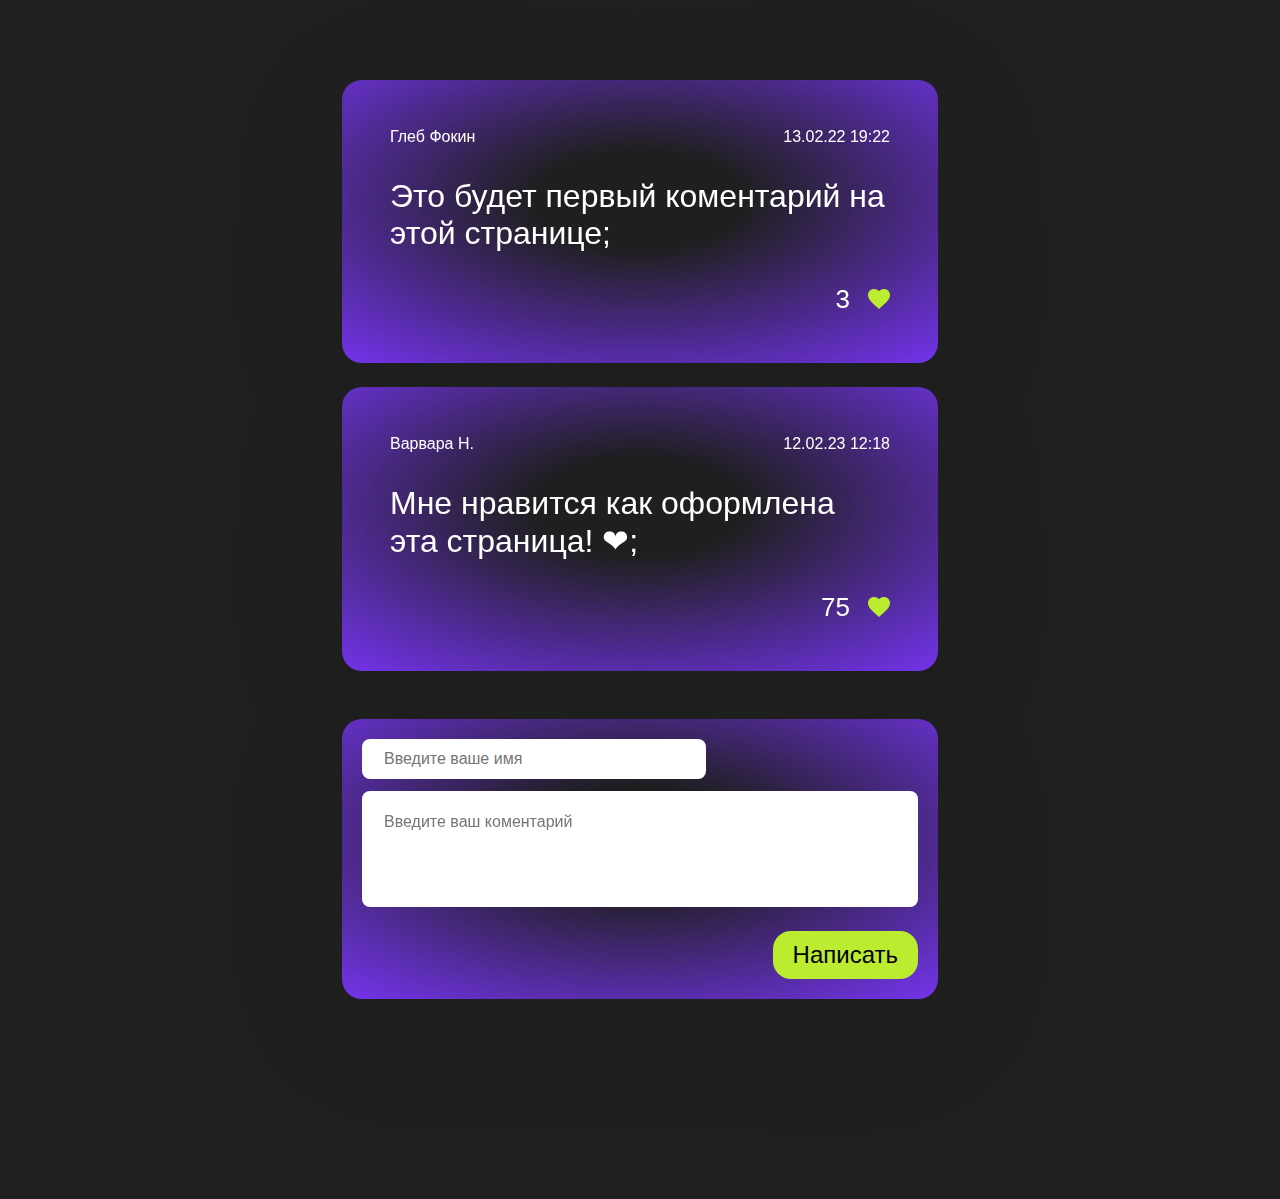
==== hw-10/index.html @ 30612ec6 "Add files via upload" ====
<!DOCTYPE html>
<html>
  <head>
    <title>Проект "Комменты"</title>
    <link rel="stylesheet" href="styles.css" />
  </head>

  <body>
    <div class="container">
      <ul class="comments" id="comments">
         
      </ul>
      <div class="add-form">
        <input 
          type="text"
          class="add-form-name"
          placeholder="Введите ваше имя"
          id="name-input"
          value=""
        />
        
        <textarea
          type="textarea"
          class="add-form-text"
          placeholder="Введите ваш коментарий"
          rows="4"
          id = "comment-input"
          
        ></textarea>
        <div class="add-form-row">
          <button class="add-form-button" id="add-form-button">Написать</button>
        </div>
      </div>
    </div>
  </body>
  <style>
    .error {
      background-color: brown;
    }
  </style>

  <script>
   const buttonElement = document.getElementById("add-form-button");
   const commentsElement = document.getElementById("comments");
   const textInputElement = document.getElementById("comment-input")
   const nameInputElement = document.getElementById("name-input");
   
  //  const commentElements = document.querySelectorAll(".comment") 
    
   



  //  const initEventListeners = () => {
  //   const commentElements = document.querySelectorAll(".comment") 

  //   for (const commentElement of commentElements) {
  //     commentElement.addEventListener("click", () => {


  //       console.log(commentElement.dataset.like)
  //     });
  //   }

  //  }


   function likes() {
    const commentElements = document.querySelectorAll(".comment") 

    for (const key of commentElements) {
      const likeButton = key.querySelectorAll('.like-button');
      const likeCounter = key.querySelectorAll('.like-counter');

      key.addEventListener('click',() => {

        likeButton.classList.toggle('-active-like');
        likeButton.classList.contains('-active-like') ? likeCounter.innerHTML++ : likeCounter.innerHTML--;
        
      })
    }
   }


  
  


     const comments = [
       {
         name: 'Глеб Фoкин',
         time: '13.02.22 19:22',
         text: 'Это будет первый коментарий на этой странице',
         like: 3,
         likeStatus: '',
      },
      {
         name: 'Варвара Н.',
         time: '12.02.23 12:18',
         text: 'Мне нравится как оформлена эта страница! ❤',
         like: 75,
         likeStatus: '',
      },
     ];


     const renderComments = () => {
     const commentsHtml = comments.map((comment, index) => {
        return `<li class="comment">
          <div class="comment-header">
            <div>${comment.name}</div>
            <div class="comment-time" >${comment.time}</div>
          </div>
          <div class="comment-body">
            <div class="comment-text">
              ${comment.text};
            </div>
          </div>
          <div class="comment-footer">
            <div class="likes">
              <span class="likes-counter"data-counter="${index}">${comment.like}</span>
              <button class="like-button -active-like" data-index="${index}">${comment.likeStatus}</button>
            </div>
          </div>
        </li>`;
     }).join("")

     const commentsEl = document.getElementById("comments");
     
     commentsEl.innerHTML = commentsHtml;

     const likeElement = document.querySelectorAll('.like-button')

   for(let likeEl of likeElement) {
    likeEl.addEventListener('click', () => {
      const index = likeEl.dataset.index;
      const likeActiv = document.querySelectorAll('.-active-like')

      if(comments[index].likeStatus === '.like-button'){
        comments[index].like += 1;
        comments[index].likeStatus = '.-active-like';
      } else {
        comments[index].like -= 1;
        comments[index].likeStatus = '.like-button';
      }

      renderComments()
     
    })
   }

   
    }
    
   renderComments()


                                      
    
       
    const date = new Date();
    let year = date.getFullYear() % 100;
    let month = date.getMonth() +1;
    let day = date.getDay();
    let hour = date.getHours();
    let minute = date.getMinutes();
    if (day < 10) {
      day = "0" + day;
    } if (hour < 10) {
      hour = "0" + hour;
    } if (minute < 10) {
      minute = "0" + minute;
    } if (month < 10) {
      month = "0" + month;
    } 
    const currentDate = day + '.' + month + '.' + year + '  ' + hour + ':' + minute;
      
    
  


   buttonElement.addEventListener("click", () => {
    nameInputElement.classList.remove("error")
    if(nameInputElement.value === "" || textInputElement.value === ""){
    nameInputElement.classList.add("error")
      


    return;
   }


        comments.push({
          name: nameInputElement.value,
          time: currentDate,
          text: textInputElement.value,
          like: 0,
          likeStatus: '.like-button',
        })
        renderComments()
      });
      
  


    
  

    
   
   
  </script>
</html>
---- hw-10/styles.css ----
body {
    margin: 0;
  }

  .container {
    font-family: Helvetica;
    color: #ffffff;
    display: flex;
    flex-direction: column;
    align-items: center;
    padding-top: 80px;
    padding-bottom: 200px;
    background: #202020;
    min-height: 100vh;
  }

  .comments,
  .comment {
    margin: 0;
    padding: 0;
    list-style: none;
  }

  .comment,
  .add-form {
    width: 596px;
    box-sizing: border-box;
    background: radial-gradient(
      75.42% 75.42% at 50% 42.37%,
      rgba(53, 53, 53, 0) 22.92%,
      #7334ea 100%
    );
    filter: drop-shadow(0px 20px 67px rgba(0, 0, 0, 0.08));
    border-radius: 20px;
  }

  .comments {
    display: flex;
    flex-direction: column;
    gap: 24px;
  }

  .comment {
    padding: 48px;
  }

  .comment-header {
    font-size: 16px;
    display: flex;
    justify-content: space-between;
  }

  .comment-footer {
    display: flex;
    justify-content: flex-end;
  }

  .comment-body {
    margin-top: 32px;
    margin-bottom: 32px;
  }

  .comment-text {
    font-size: 32px;
  }

  .likes {
    display: flex;
    align-items: center;
  }

  .like-button {
    all: unset;
    cursor: pointer;
  }

  .likes-counter {
    font-size: 26px;
    margin-right: 8px;
  }

  .like-button {
    margin-left: 10px;
    background-image: url("data:image/svg+xml,%3Csvg width='22' height='20' viewBox='0 0 22 20' fill='none' xmlns='http://www.w3.org/2000/svg' %3E%3Cpath d='M11.11 16.9482L11 17.0572L10.879 16.9482C5.654 12.2507 2.2 9.14441 2.2 5.99455C2.2 3.81471 3.85 2.17984 6.05 2.17984C7.744 2.17984 9.394 3.26975 9.977 4.75204H12.023C12.606 3.26975 14.256 2.17984 15.95 2.17984C18.15 2.17984 19.8 3.81471 19.8 5.99455C19.8 9.14441 16.346 12.2507 11.11 16.9482ZM15.95 0C14.036 0 12.199 0.882834 11 2.26703C9.801 0.882834 7.964 0 6.05 0C2.662 0 0 2.6267 0 5.99455C0 10.1035 3.74 13.4714 9.405 18.5613L11 20L12.595 18.5613C18.26 13.4714 22 10.1035 22 5.99455C22 2.6267 19.338 0 15.95 0Z' fill='%23BCEC30' /%3E%3C/svg%3E");
    background-repeat: no-repeat;
    width: 22px;
    height: 22px;
  }

  .-active-like {
    background-image: url("data:image/svg+xml,%3Csvg width='22' height='20' viewBox='0 0 22 20' fill='none' xmlns='http://www.w3.org/2000/svg'%3E%3Cpath d='M15.95 0C14.036 0 12.199 0.882834 11 2.26703C9.801 0.882834 7.964 0 6.05 0C2.662 0 0 2.6267 0 5.99455C0 10.1035 3.74 13.4714 9.405 18.5613L11 20L12.595 18.5613C18.26 13.4714 22 10.1035 22 5.99455C22 2.6267 19.338 0 15.95 0Z' fill='%23BCEC30'/%3E%3C/svg%3E");
  }

  .add-form {
    padding: 20px;
    margin-top: 48px;
    display: flex;
    flex-direction: column;
  }

  .add-form-name,
  .add-form-text {
    font-size: 16px;
    font-family: Helvetica;
    border-radius: 8px;
    border: none;
  }

  .add-form-name {
    width: 300px;
    padding: 11px 22px;
  }

  .add-form-text {
    margin-top: 12px;
    padding: 22px;
    resize: none;
  }

  .add-form-row {
    display: flex;
    justify-content: flex-end;
  }

  .add-form-button {
    margin-top: 24px;
    font-size: 24px;
    padding: 10px 20px;
    background-color: #bcec30;
    border: none;
    border-radius: 18px;
    cursor: pointer;
  }

  .add-form-button:hover {
    opacity: 0.9;
  }
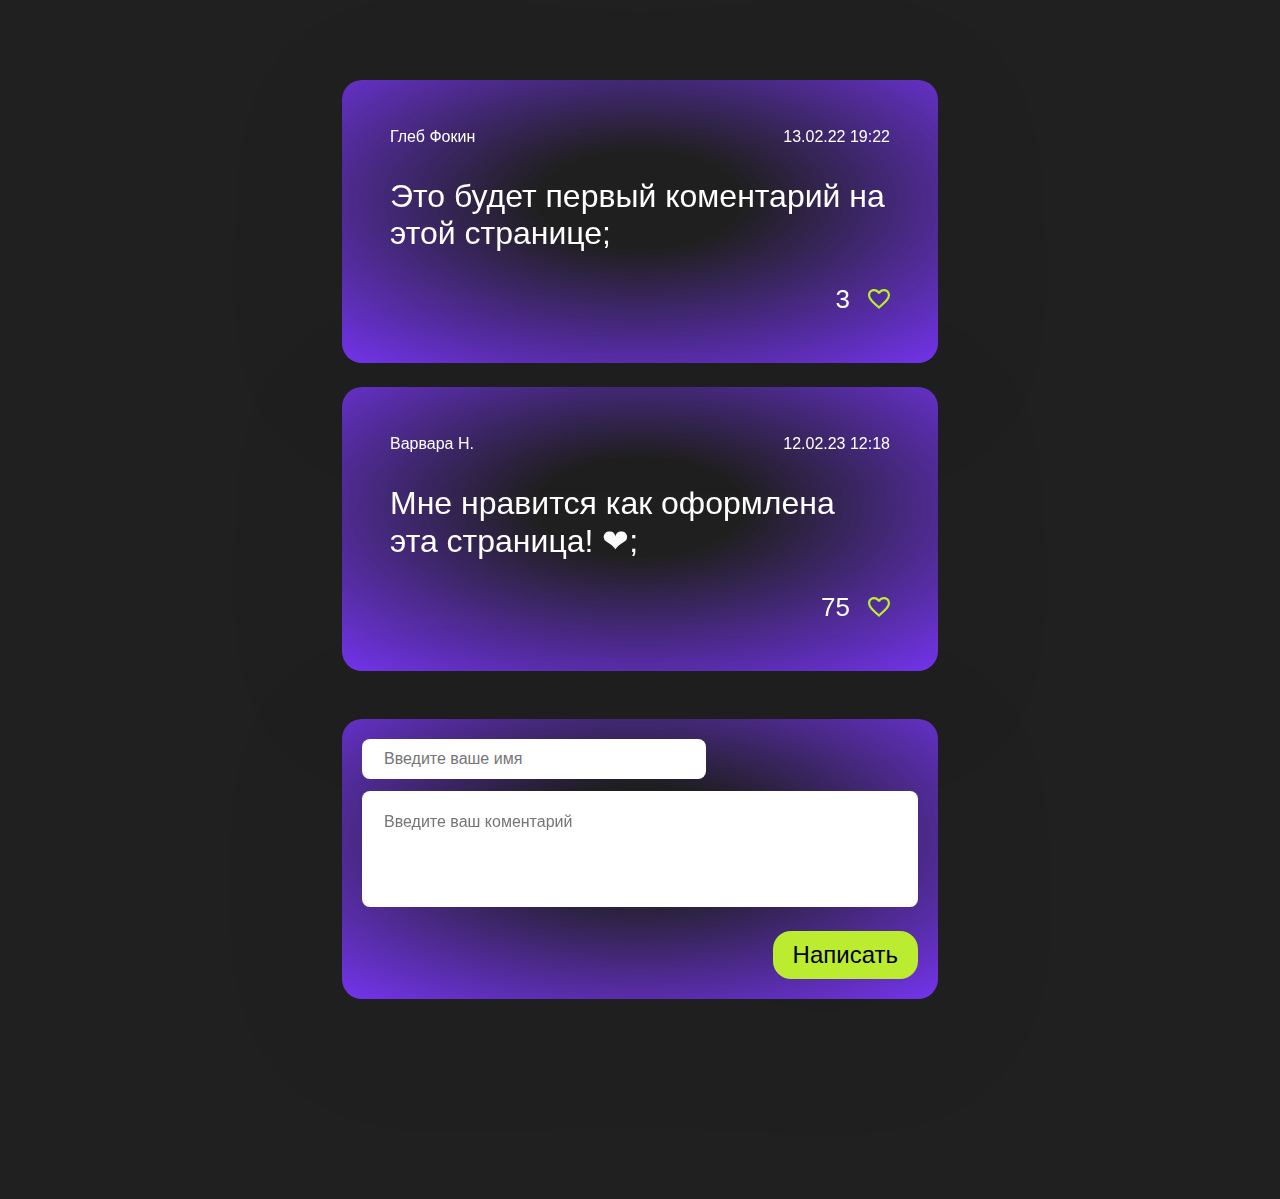
==== commit b585aba4: "Add files via upload" ====
--- a/hw-10/index.html
+++ b/hw-10/index.html
@@ -45,41 +45,24 @@
    const textInputElement = document.getElementById("comment-input")
    const nameInputElement = document.getElementById("name-input");
    
-  //  const commentElements = document.querySelectorAll(".comment") 
-    
-   
+  
 
 
-
-  //  const initEventListeners = () => {
+  //  function likes() {
   //   const commentElements = document.querySelectorAll(".comment") 
 
-  //   for (const commentElement of commentElements) {
-  //     commentElement.addEventListener("click", () => {
+  //   for (const key of commentElements) {
+  //     const likeButton = key.querySelectorAll('.like-button');
+  //     const likeCounter = key.querySelectorAll('.like-counter');
 
+  //     key.addEventListener('click',() => {
 
-  //       console.log(commentElement.dataset.like)
-  //     });
+  //       likeButton.classList.toggle('-active-like');
+  //       likeButton.classList.contains('-active-like') ? likeCounter.innerHTML++ : likeCounter.innerHTML--;
+        
+  //     })
   //   }
-
   //  }
-
-
-   function likes() {
-    const commentElements = document.querySelectorAll(".comment") 
-
-    for (const key of commentElements) {
-      const likeButton = key.querySelectorAll('.like-button');
-      const likeCounter = key.querySelectorAll('.like-counter');
-
-      key.addEventListener('click',() => {
-
-        likeButton.classList.toggle('-active-like');
-        likeButton.classList.contains('-active-like') ? likeCounter.innerHTML++ : likeCounter.innerHTML--;
-        
-      })
-    }
-   }
 
 
   
@@ -119,7 +102,7 @@
           <div class="comment-footer">
             <div class="likes">
               <span class="likes-counter"data-counter="${index}">${comment.like}</span>
-              <button class="like-button -active-like" data-index="${index}">${comment.likeStatus}</button>
+              <button class="like-button ${comment.likeStatus}" data-index="${index}">${comment.likeStatus}</button>
             </div>
           </div>
         </li>`;
@@ -136,12 +119,12 @@
       const index = likeEl.dataset.index;
       const likeActiv = document.querySelectorAll('.-active-like')
 
-      if(comments[index].likeStatus === '.like-button'){
+      if(comments[index].likeStatus === ""){
         comments[index].like += 1;
-        comments[index].likeStatus = '.-active-like';
+        comments[index].likeStatus = "-active-like";
       } else {
         comments[index].like -= 1;
-        comments[index].likeStatus = '.like-button';
+        comments[index].likeStatus = "";
       }
 
       renderComments()
@@ -195,7 +178,7 @@
           time: currentDate,
           text: textInputElement.value,
           like: 0,
-          likeStatus: '.like-button',
+          likeStatus: "",
         })
         renderComments()
       });
